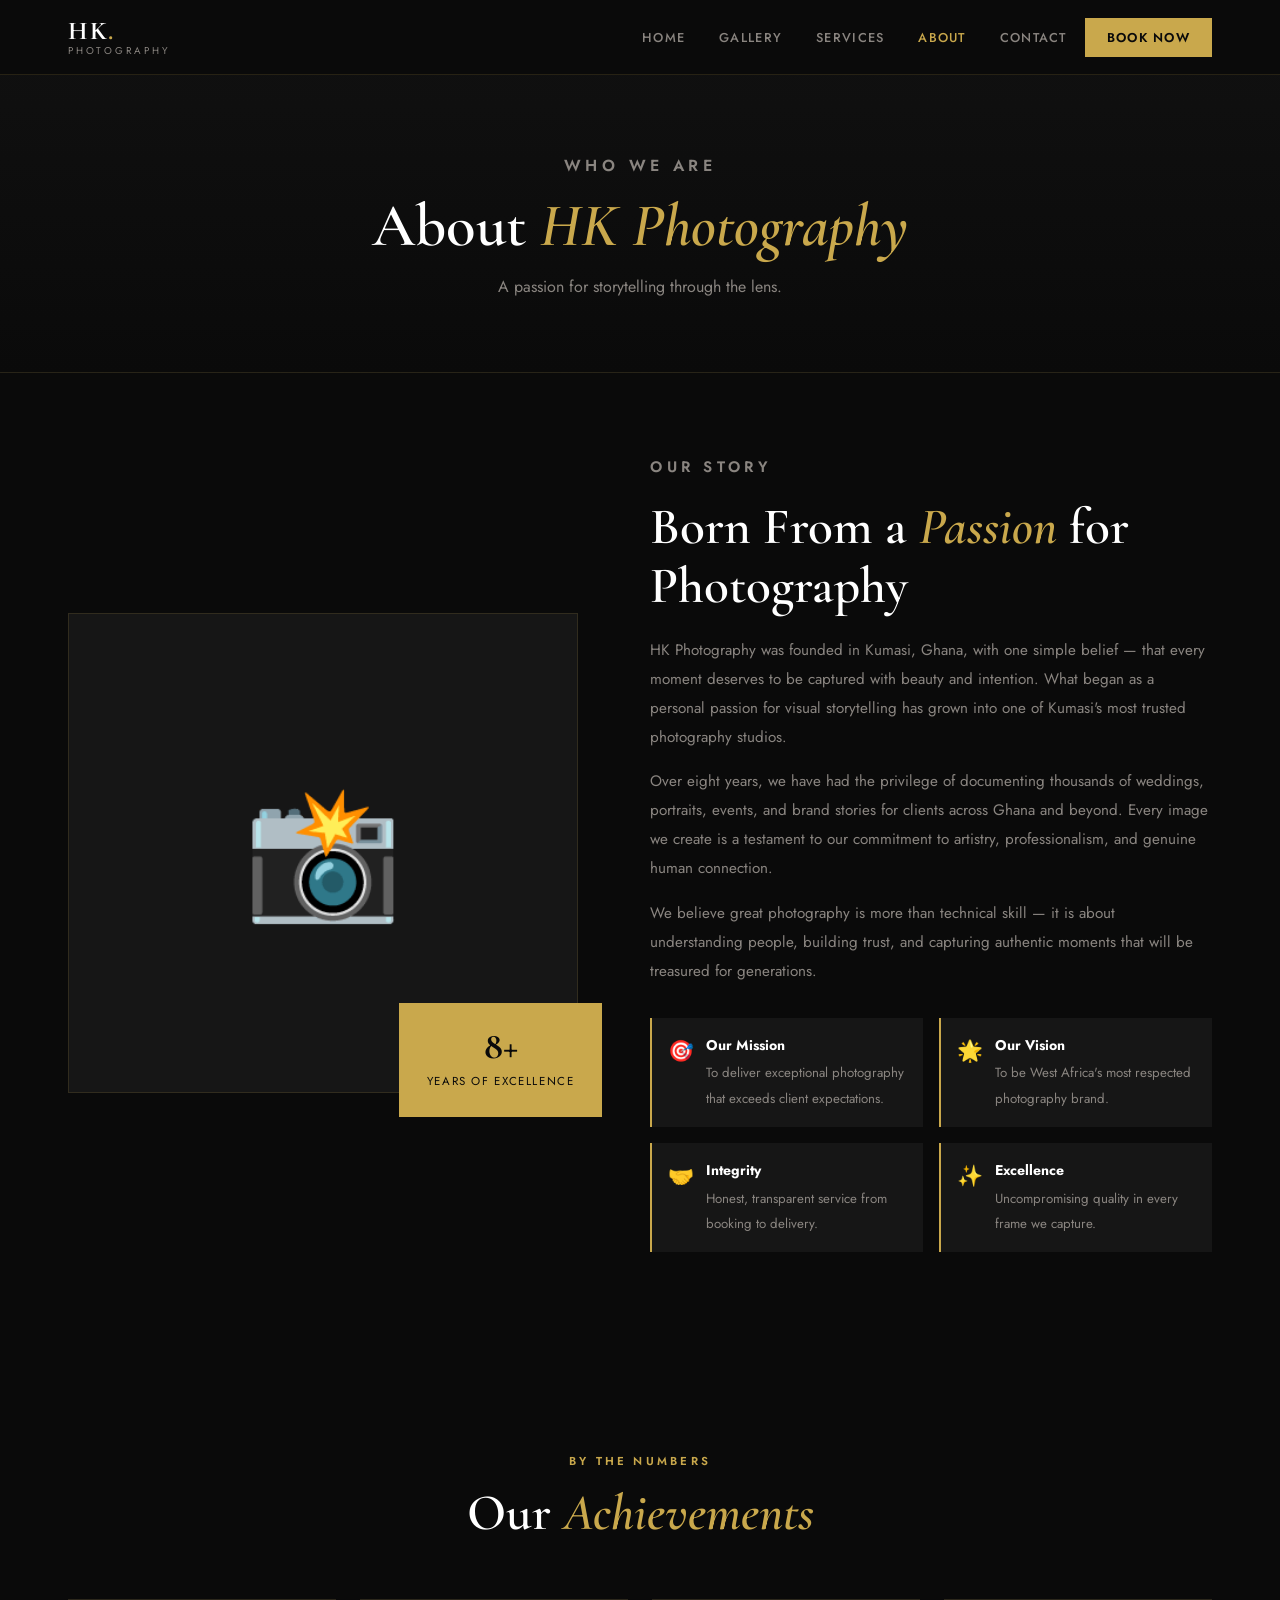
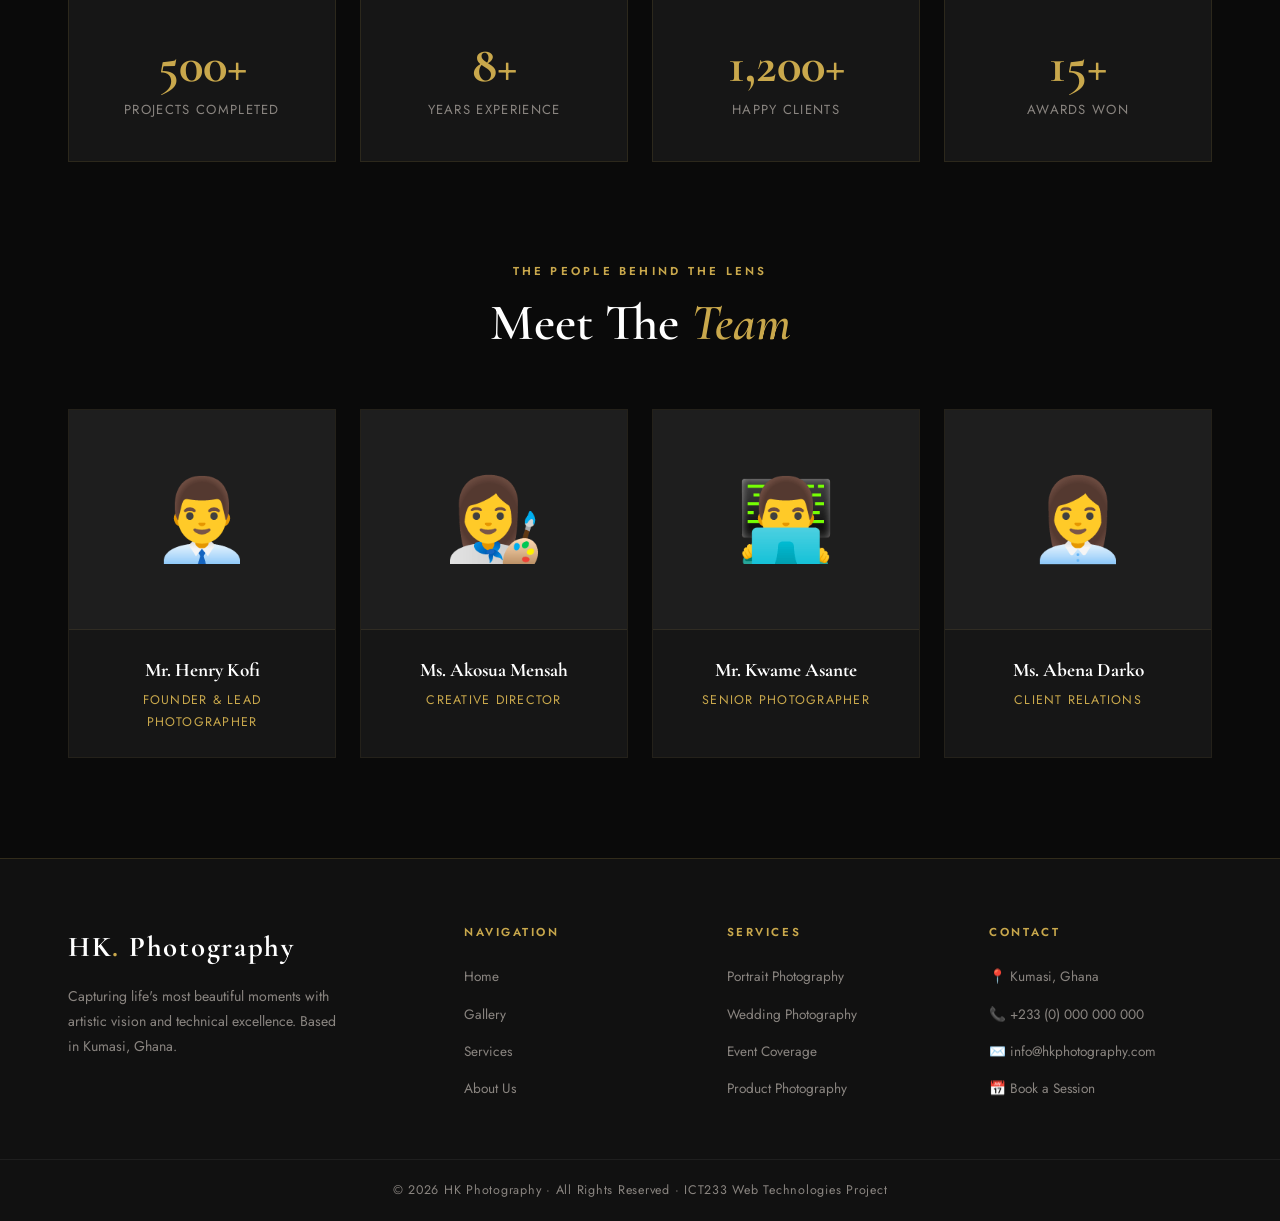
==== about.html @ 085a5b4b "Add files via upload" ====
<!DOCTYPE html>
<html lang="en">
<head>
  <meta charset="UTF-8"/>
  <meta name="viewport" content="width=device-width, initial-scale=1.0"/>
  <title>HK Photography — About Us</title>
    <style>
  .about-section { padding: 80px 0 100px; }
  .about-grid { display: grid; grid-template-columns: 1fr 1.1fr; gap: 72px; align-items: center; margin-bottom: 100px; }
  .about-visual {
    position: relative;
  }
  .about-img-main {
    background: var(--black-card); border: 1px solid rgba(201,168,76,.15);
    height: 480px; display: flex; align-items: center; justify-content: center;
    font-size: 8rem;
  }
  .about-img-badge {
    position: absolute; bottom: -24px; right: -24px;
    background: var(--gold); color: var(--black);
    padding: 24px 28px; text-align: center;
  }
  .about-img-badge strong {
    display: block; font-family: 'Cormorant Garamond', serif;
    font-size: 2.4rem; font-weight: 700; line-height: 1;
  }
  .about-img-badge span { font-size: .72rem; letter-spacing: .14em; text-transform: uppercase; }

  .about-text .section-title { margin-bottom: 20px; }
  .about-text p { color: var(--gray-mid); font-size: .95rem; line-height: 1.9; margin-bottom: 16px; }
  .about-values { display: grid; grid-template-columns: 1fr 1fr; gap: 16px; margin-top: 32px; }
  .value-item {
    display: flex; gap: 12px; align-items: flex-start;
    background: var(--black-card); padding: 16px; border-left: 2px solid var(--gold);
  }
  .value-item span { font-size: 1.3rem; flex-shrink: 0; }
  .value-item p { font-size: .83rem; color: var(--gray-mid); margin: 0; }
  .value-item strong { font-size: .88rem; color: var(--white); display: block; margin-bottom: 3px; }

  /* TEAM */
  .team-section { padding: 0 0 100px; }
  .team-grid { display: grid; grid-template-columns: repeat(4,1fr); gap: 24px; margin-top: 56px; }
  .team-card {
    background: var(--black-card); border: 1px solid rgba(201,168,76,.08);
    text-align: center; overflow: hidden; transition: var(--transition);
  }
  .team-card:hover { border-color: rgba(201,168,76,.35); transform: translateY(-6px); }
  .team-photo {
    height: 220px; background: var(--black-mid);
    display: flex; align-items: center; justify-content: center; font-size: 5rem;
    border-bottom: 1px solid rgba(201,168,76,.1);
  }
  .team-info { padding: 24px 20px; }
  .team-info h4 {
    font-family: 'Cormorant Garamond', serif; font-size: 1.2rem;
    color: var(--white); margin-bottom: 4px;
  }
  .team-info p { font-size: .78rem; color: var(--gold); letter-spacing: .1em; text-transform: uppercase; }

  /* MILESTONES */
  .milestones { padding: 0 0 100px; }
  .milestone-grid { display: grid; grid-template-columns: repeat(4,1fr); gap: 24px; margin-top: 56px; }
  .milestone-card {
    text-align: center; padding: 40px 20px;
    border: 1px solid rgba(201,168,76,.12); background: var(--black-card);
  }
  .milestone-card strong {
    display: block; font-family: 'Cormorant Garamond', serif;
    font-size: 3.2rem; color: var(--gold); font-weight: 700; line-height: 1; margin-bottom: 8px;
  }
  .milestone-card p { font-size: .82rem; color: var(--gray-mid); letter-spacing: .1em; text-transform: uppercase; }

  @media (max-width: 900px) {
    .about-grid { grid-template-columns: 1fr; }
    .about-img-badge { right: 0; }
    .team-grid { grid-template-columns: repeat(2,1fr); }
    .milestone-grid { grid-template-columns: repeat(2,1fr); }
    .about-values { grid-template-columns: 1fr; }
  }
  </style>
  <link rel="stylesheet" href="style.css"/>
</head>
<body>

<div class="page-banner">
  <p class="section-label">Who We Are</p>
  <h1 class="section-title">About <em>HK Photography</em></h1>
  <p>A passion for storytelling through the lens.</p>
</div>

<section class="about-section">
  <div class="container">
    <div class="about-grid">
      <div class="about-visual reveal">
        <div class="about-img-main">📸</div>
        <div class="about-img-badge">
          <strong>8+</strong>
          <span>Years of Excellence</span>
        </div>
      </div>
      <div class="about-text reveal reveal-delay-1">
        <p class="section-label">Our Story</p>
        <h2 class="section-title">Born From a <em>Passion</em> for Photography</h2>
        <p>HK Photography was founded in Kumasi, Ghana, with one simple belief — that every moment deserves to be captured with beauty and intention. What began as a personal passion for visual storytelling has grown into one of Kumasi's most trusted photography studios.</p>
        <p>Over eight years, we have had the privilege of documenting thousands of weddings, portraits, events, and brand stories for clients across Ghana and beyond. Every image we create is a testament to our commitment to artistry, professionalism, and genuine human connection.</p>
        <p>We believe great photography is more than technical skill — it is about understanding people, building trust, and capturing authentic moments that will be treasured for generations.</p>
        <div class="about-values">
          <div class="value-item"><span>🎯</span><div><strong>Our Mission</strong><p>To deliver exceptional photography that exceeds client expectations.</p></div></div>
          <div class="value-item"><span>🌟</span><div><strong>Our Vision</strong><p>To be West Africa's most respected photography brand.</p></div></div>
          <div class="value-item"><span>🤝</span><div><strong>Integrity</strong><p>Honest, transparent service from booking to delivery.</p></div></div>
          <div class="value-item"><span>✨</span><div><strong>Excellence</strong><p>Uncompromising quality in every frame we capture.</p></div></div>
        </div>
      </div>
    </div>
  </div>
</section>

<!-- MILESTONES -->
<section class="milestones">
  <div class="container">
    <div class="reveal" style="text-align:center;"><p class="section-label">By The Numbers</p><h2 class="section-title">Our <em>Achievements</em></h2></div>
    <div class="milestone-grid">
      <div class="milestone-card reveal"><strong>500+</strong><p>Projects Completed</p></div>
      <div class="milestone-card reveal reveal-delay-1"><strong>8+</strong><p>Years Experience</p></div>
      <div class="milestone-card reveal reveal-delay-2"><strong>1,200+</strong><p>Happy Clients</p></div>
      <div class="milestone-card reveal reveal-delay-3"><strong>15+</strong><p>Awards Won</p></div>
    </div>
  </div>
</section>

<!-- TEAM -->
<section class="team-section">
  <div class="container">
    <div class="reveal" style="text-align:center;"><p class="section-label">The People Behind The Lens</p><h2 class="section-title">Meet The <em>Team</em></h2></div>
    <div class="team-grid">
      <div class="team-card reveal">
        <div class="team-photo">👨‍💼</div>
        <div class="team-info"><h4>Mr. Henry Kofi</h4><p>Founder & Lead Photographer</p></div>
      </div>
      <div class="team-card reveal reveal-delay-1">
        <div class="team-photo">👩‍🎨</div>
        <div class="team-info"><h4>Ms. Akosua Mensah</h4><p>Creative Director</p></div>
      </div>
      <div class="team-card reveal reveal-delay-2">
        <div class="team-photo">👨‍💻</div>
        <div class="team-info"><h4>Mr. Kwame Asante</h4><p>Senior Photographer</p></div>
      </div>
      <div class="team-card reveal reveal-delay-3">
        <div class="team-photo">👩‍💼</div>
        <div class="team-info"><h4>Ms. Abena Darko</h4><p>Client Relations</p></div>
      </div>
    </div>
  </div>
</section>

  <script src="main.js"></script>
</body>
</html>
---- style.css ----
/* ============================================================
   HK PHOTOGRAPHY — Global Stylesheet
   ICT233 Web Technologies & Design, 2025/2026
============================================================ */
@import url('https://fonts.googleapis.com/css2?family=Cormorant+Garamond:ital,wght@0,400;0,600;0,700;1,400&family=Jost:wght@300;400;500;600&display=swap');

:root {
  --black:       #0A0A0A;
  --black-soft:  #111111;
  --black-card:  #161616;
  --black-mid:   #1E1E1E;
  --gold:        #C9A84C;
  --gold-light:  #E8C97A;
  --gold-pale:   #F5E6C0;
  --white:       #FFFFFF;
  --off-white:   #F7F4EF;
  --gray-light:  #E5E0D8;
  --gray-mid:    #8A8580;
  --gray-dark:   #3A3730;
  --shadow-sm:   0 2px 12px rgba(0,0,0,.35);
  --shadow-md:   0 8px 32px rgba(0,0,0,.45);
  --shadow-gold: 0 4px 24px rgba(201,168,76,.18);
  --radius:      4px;
  --transition:  .3s ease;
}

*, *::before, *::after { box-sizing: border-box; margin: 0; padding: 0; }
html { scroll-behavior: smooth; }

body {
  font-family: 'Jost', sans-serif;
  background: var(--black);
  color: var(--off-white);
  line-height: 1.7;
  overflow-x: hidden;
}

a { text-decoration: none; color: inherit; }
img { max-width: 100%; display: block; }

/* ── UTILITIES ─────────────────────────────────────────────── */
.container { max-width: 1200px; margin: 0 auto; padding: 0 28px; }

.section-label {
  font-size: .72rem; font-weight: 600; letter-spacing: .28em;
  text-transform: uppercase; color: var(--gold); margin-bottom: 12px;
}
.section-title {
  font-family: 'Cormorant Garamond', serif;
  font-size: clamp(2rem, 4.5vw, 3.2rem);
  color: var(--white); line-height: 1.15; font-weight: 600;
}
.section-title em { color: var(--gold); font-style: italic; }

.btn {
  display: inline-flex; align-items: center; gap: 8px;
  padding: 13px 32px; font-size: .85rem; font-weight: 600;
  letter-spacing: .1em; text-transform: uppercase;
  cursor: pointer; transition: var(--transition);
  border: none; font-family: 'Jost', sans-serif;
}
.btn-gold {
  background: var(--gold); color: var(--black);
}
.btn-gold:hover { background: var(--gold-light); transform: translateY(-2px); box-shadow: var(--shadow-gold); }
.btn-outline {
  background: transparent; color: var(--gold);
  border: 1px solid var(--gold);
}
.btn-outline:hover { background: var(--gold); color: var(--black); }
.btn-white {
  background: var(--white); color: var(--black);
}
.btn-white:hover { background: var(--off-white); transform: translateY(-2px); }

/* ── NAVBAR ───────────────────────────────────────────────── */
nav {
  position: fixed; top: 0; left: 0; right: 0; z-index: 1000;
  background: rgba(10,10,10,.92);
  backdrop-filter: blur(12px);
  border-bottom: 1px solid rgba(201,168,76,.15);
  transition: var(--transition);
}
.nav-inner {
  display: flex; align-items: center; justify-content: space-between;
  padding: 18px 28px; max-width: 1200px; margin: 0 auto;
}
.nav-logo {
  display: flex; flex-direction: column; line-height: 1;
}
.nav-logo .logo-main {
  font-family: 'Cormorant Garamond', serif;
  font-size: 1.6rem; font-weight: 700; color: var(--white);
  letter-spacing: .06em;
}
.nav-logo .logo-main span { color: var(--gold); }
.nav-logo .logo-sub {
  font-size: .62rem; letter-spacing: .28em; text-transform: uppercase;
  color: var(--gray-mid); margin-top: 2px;
}
.nav-links {
  display: flex; align-items: center; gap: 2px; list-style: none;
}
.nav-links a {
  padding: 8px 16px; font-size: .8rem; font-weight: 500;
  letter-spacing: .1em; text-transform: uppercase;
  color: var(--gray-mid); transition: var(--transition);
}
.nav-links a:hover, .nav-links a.active { color: var(--gold); }
.nav-book {
  background: var(--gold); color: var(--black) !important;
  padding: 10px 22px !important; font-weight: 600 !important;
}
.nav-book:hover { background: var(--gold-light) !important; color: var(--black) !important; }

.hamburger {
  display: none; flex-direction: column; gap: 5px;
  background: none; border: none; cursor: pointer; padding: 4px;
}
.hamburger span {
  display: block; width: 22px; height: 1.5px;
  background: var(--gold); transition: var(--transition);
}

/* ── MOBILE MENU ──────────────────────────────────────────── */
.mobile-menu {
  display: none; flex-direction: column;
  background: var(--black-soft); padding: 16px 28px 24px;
  border-top: 1px solid rgba(201,168,76,.12);
}
.mobile-menu.open { display: flex; }
.mobile-menu a {
  padding: 12px 0; font-size: .85rem; letter-spacing: .1em;
  text-transform: uppercase; color: var(--gray-mid);
  border-bottom: 1px solid rgba(255,255,255,.05);
  transition: var(--transition);
}
.mobile-menu a:hover { color: var(--gold); }

/* ── FOOTER ───────────────────────────────────────────────── */
footer {
  background: var(--black-soft);
  border-top: 1px solid rgba(201,168,76,.18);
  padding: 64px 0 0;
}
.footer-grid {
  display: grid; grid-template-columns: 1.6fr 1fr 1fr 1fr;
  gap: 40px; padding-bottom: 48px;
}
.footer-brand .logo-main {
  font-family: 'Cormorant Garamond', serif;
  font-size: 1.8rem; color: var(--white); font-weight: 700;
  letter-spacing: .06em; margin-bottom: 12px;
}
.footer-brand .logo-main span { color: var(--gold); }
.footer-brand p {
  font-size: .88rem; color: var(--gray-mid);
  line-height: 1.8; max-width: 280px;
}
.footer-col h4 {
  font-size: .72rem; letter-spacing: .22em; text-transform: uppercase;
  color: var(--gold); margin-bottom: 20px; font-weight: 600;
}
.footer-col ul { list-style: none; }
.footer-col ul li { margin-bottom: 10px; }
.footer-col ul li a {
  font-size: .85rem; color: var(--gray-mid);
  transition: var(--transition);
}
.footer-col ul li a:hover { color: var(--gold); }
.footer-bottom {
  border-top: 1px solid rgba(255,255,255,.06);
  padding: 20px 0; text-align: center;
  font-size: .78rem; color: var(--gray-mid); letter-spacing: .06em;
}

/* ── TOAST ────────────────────────────────────────────────── */
#toast {
  position: fixed; bottom: 28px; right: 28px; z-index: 9999;
  background: var(--gold); color: var(--black);
  padding: 14px 24px; font-size: .85rem; font-weight: 600;
  letter-spacing: .06em;
  transform: translateY(80px); opacity: 0; transition: .35s ease;
  pointer-events: none;
}
#toast.show { transform: translateY(0); opacity: 1; }

/* ── PAGE BANNER ──────────────────────────────────────────── */
.page-banner {
  padding: 140px 0 72px;
  background: linear-gradient(180deg, var(--black-soft) 0%, var(--black) 100%);
  border-bottom: 1px solid rgba(201,168,76,.12);
  text-align: center;
}
.page-banner .section-title { font-size: clamp(2.4rem, 5vw, 3.8rem); }
.page-banner p {
  color: var(--gray-mid); font-size: 1rem; margin-top: 12px;
}

/* ── RESPONSIVE ───────────────────────────────────────────── */
@media (max-width: 900px) {
  .footer-grid { grid-template-columns: 1fr 1fr; }
}
@media (max-width: 680px) {
  .nav-links, .nav-actions .btn-outline { display: none; }
  .hamburger { display: flex; }
  .footer-grid { grid-template-columns: 1fr; }
}
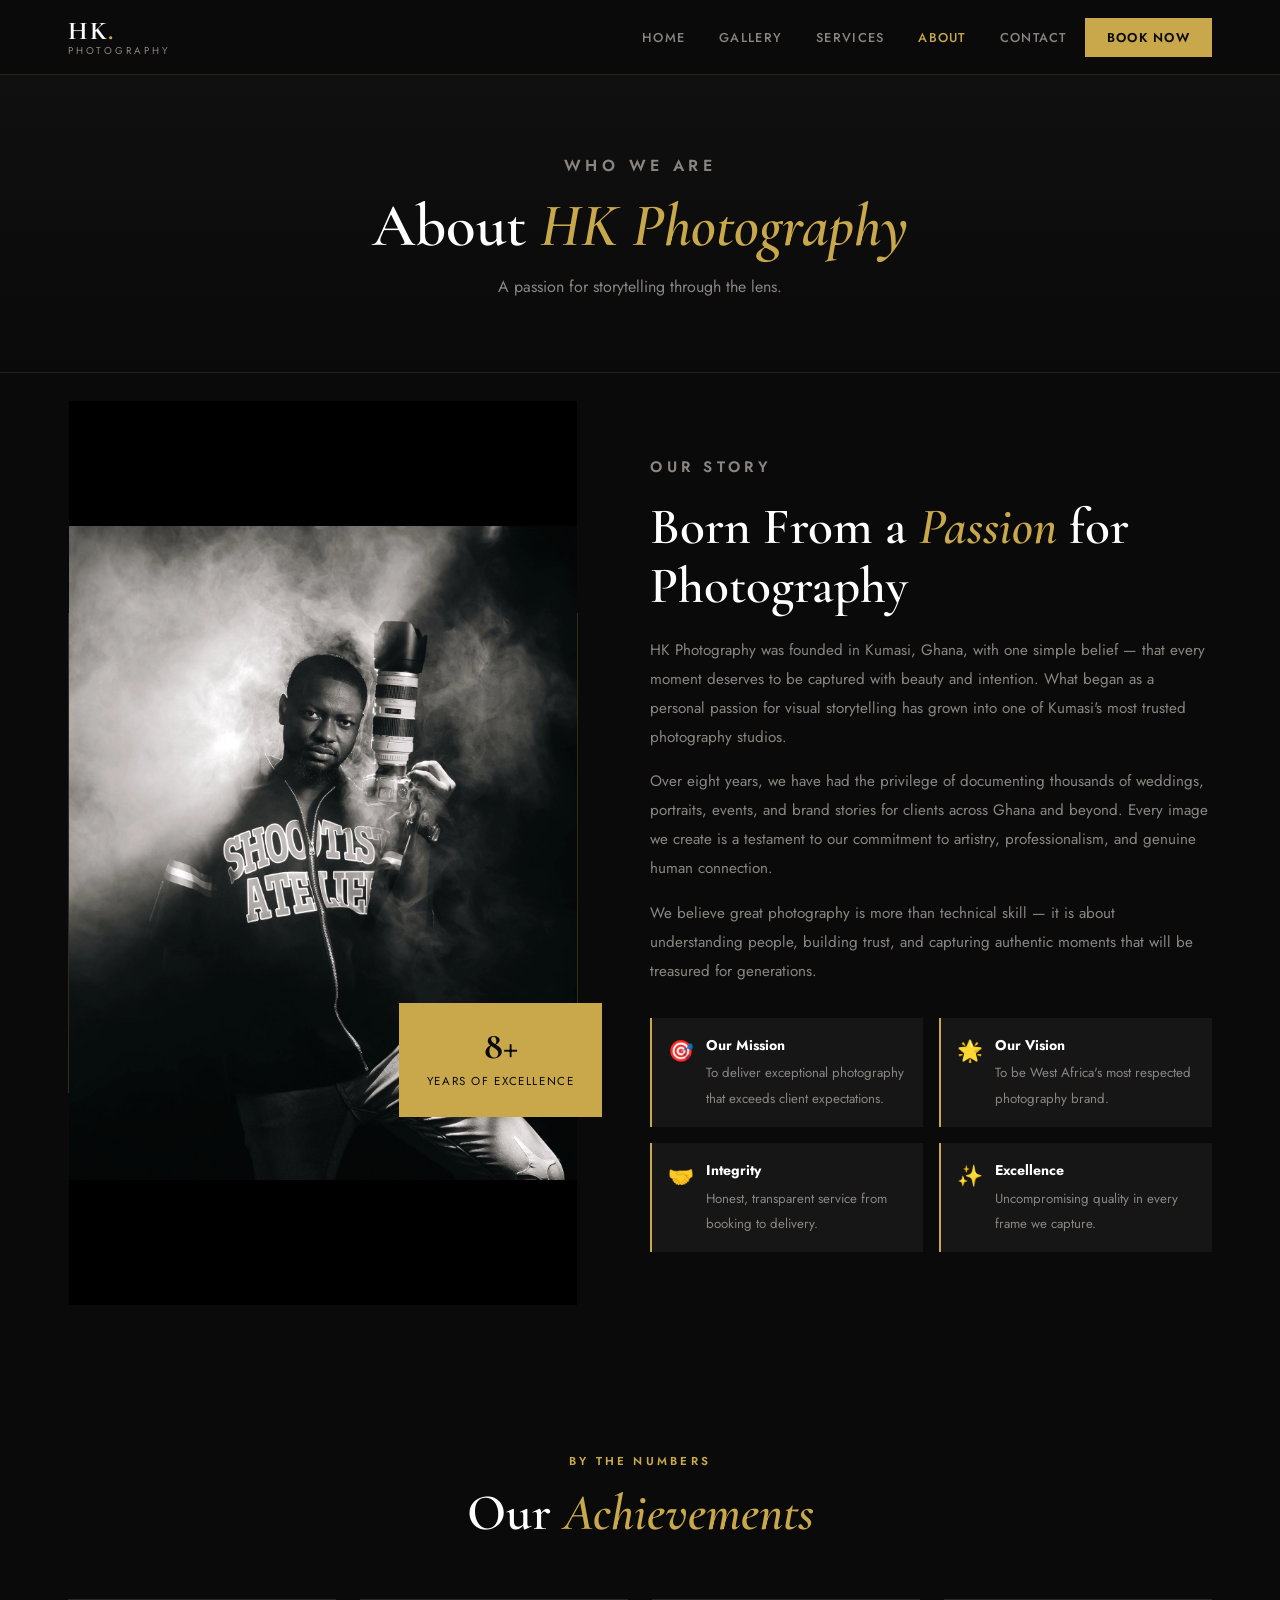
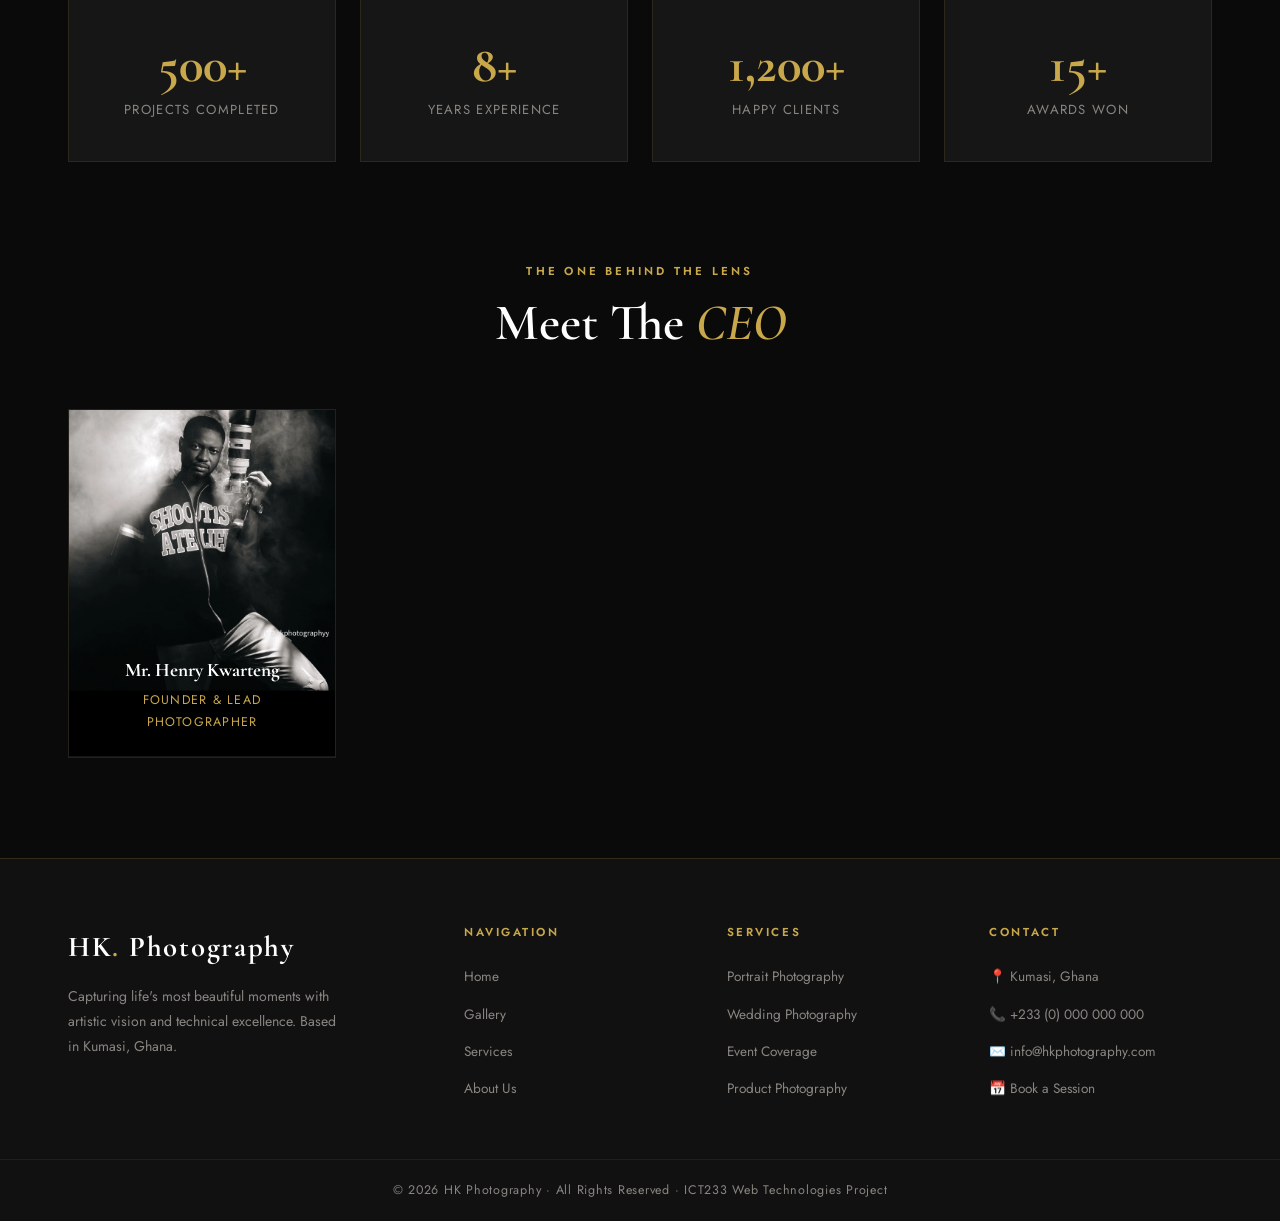
==== commit 9fe84a93: "Update about.html" ====
--- a/about.html
+++ b/about.html
@@ -92,7 +92,9 @@
   <div class="container">
     <div class="about-grid">
       <div class="about-visual reveal">
-        <div class="about-img-main">📸</div>
+        <div class="about-img-main">
+          <img src="image7.png" alt="FOUNDER">
+        </div>
         <div class="about-img-badge">
           <strong>8+</strong>
           <span>Years of Excellence</span>
@@ -131,24 +133,15 @@
 <!-- TEAM -->
 <section class="team-section">
   <div class="container">
-    <div class="reveal" style="text-align:center;"><p class="section-label">The People Behind The Lens</p><h2 class="section-title">Meet The <em>Team</em></h2></div>
+    <div class="reveal" style="text-align:center;"><p class="section-label">The One Behind The Lens</p><h2 class="section-title">Meet The <em>CEO</em></h2></div>
     <div class="team-grid">
       <div class="team-card reveal">
-        <div class="team-photo">👨‍💼</div>
-        <div class="team-info"><h4>Mr. Henry Kofi</h4><p>Founder & Lead Photographer</p></div>
+        <div class="team-photo">
+            <img src="image7.png" alt="FOUNDER">
+        </div>
+        <div class="team-info"><h4>Mr. Henry Kwarteng</h4><p>Founder & Lead Photographer</p></div>
       </div>
-      <div class="team-card reveal reveal-delay-1">
-        <div class="team-photo">👩‍🎨</div>
-        <div class="team-info"><h4>Ms. Akosua Mensah</h4><p>Creative Director</p></div>
-      </div>
-      <div class="team-card reveal reveal-delay-2">
-        <div class="team-photo">👨‍💻</div>
-        <div class="team-info"><h4>Mr. Kwame Asante</h4><p>Senior Photographer</p></div>
-      </div>
-      <div class="team-card reveal reveal-delay-3">
-        <div class="team-photo">👩‍💼</div>
-        <div class="team-info"><h4>Ms. Abena Darko</h4><p>Client Relations</p></div>
-      </div>
+     
     </div>
   </div>
 </section>
--- a/style.css
+++ b/style.css
@@ -183,6 +183,12 @@
   transform: translateY(80px); opacity: 0; transition: .35s ease;
   pointer-events: none;
 }
+
+.gallery-item img {
+  width: 100%;
+  height: 100%;
+  object-fit: cover;
+}
 #toast.show { transform: translateY(0); opacity: 1; }
 
 /* ── PAGE BANNER ──────────────────────────────────────────── */
@@ -197,6 +203,91 @@
   color: var(--gray-mid); font-size: 1rem; margin-top: 12px;
 }
 
+
+/* ── GALLERY PAGE ─────────────────────────────────────────── */
+.gallery-section {
+  padding: 72px 0 96px;
+}
+
+.gallery-grid {
+  display: grid;
+  grid-template-columns: repeat(3, 1fr);
+  gap: 16px;
+}
+
+.gallery-item {
+  position: relative;
+  overflow: hidden;
+  cursor: pointer;
+  border-radius: var(--radius);
+  background: var(--black-mid);
+  aspect-ratio: 4 / 3;
+}
+
+.gi-inner {
+  width: 100%;
+  height: 100%;
+  overflow: hidden;
+}
+
+.gi-inner img {
+  width: 100%;
+  height: 100%;
+  object-fit: cover;
+  transition: transform 0.45s ease;
+}
+
+.gallery-item:hover .gi-inner img {
+  transform: scale(1.06);
+}
+
+.gi-overlay {
+  position: absolute;
+  bottom: 0;
+  left: 0;
+  right: 0;
+  padding: 20px 20px 18px;
+  background: linear-gradient(to top, rgba(0,0,0,0.78) 0%, transparent 100%);
+  display: flex;
+  flex-direction: column;
+  gap: 4px;
+  transform: translateY(8px);
+  opacity: 0;
+  transition: all 0.35s ease;
+}
+
+.gallery-item:hover .gi-overlay {
+  transform: translateY(0);
+  opacity: 1;
+}
+
+.gi-cat {
+  font-size: 0.68rem;
+  font-weight: 600;
+  letter-spacing: 0.22em;
+  text-transform: uppercase;
+  color: var(--gold);
+}
+
+.gi-title {
+  font-family: 'Cormorant Garamond', serif;
+  font-size: 1.15rem;
+  font-weight: 600;
+  color: var(--white);
+}
+
+/* Responsive gallery */
+@media (max-width: 900px) {
+  .gallery-grid {
+    grid-template-columns: repeat(2, 1fr);
+  }
+}
+@media (max-width: 560px) {
+  .gallery-grid {
+    grid-template-columns: 1fr;
+  }
+}
+
 /* ── RESPONSIVE ───────────────────────────────────────────── */
 @media (max-width: 900px) {
   .footer-grid { grid-template-columns: 1fr 1fr; }
